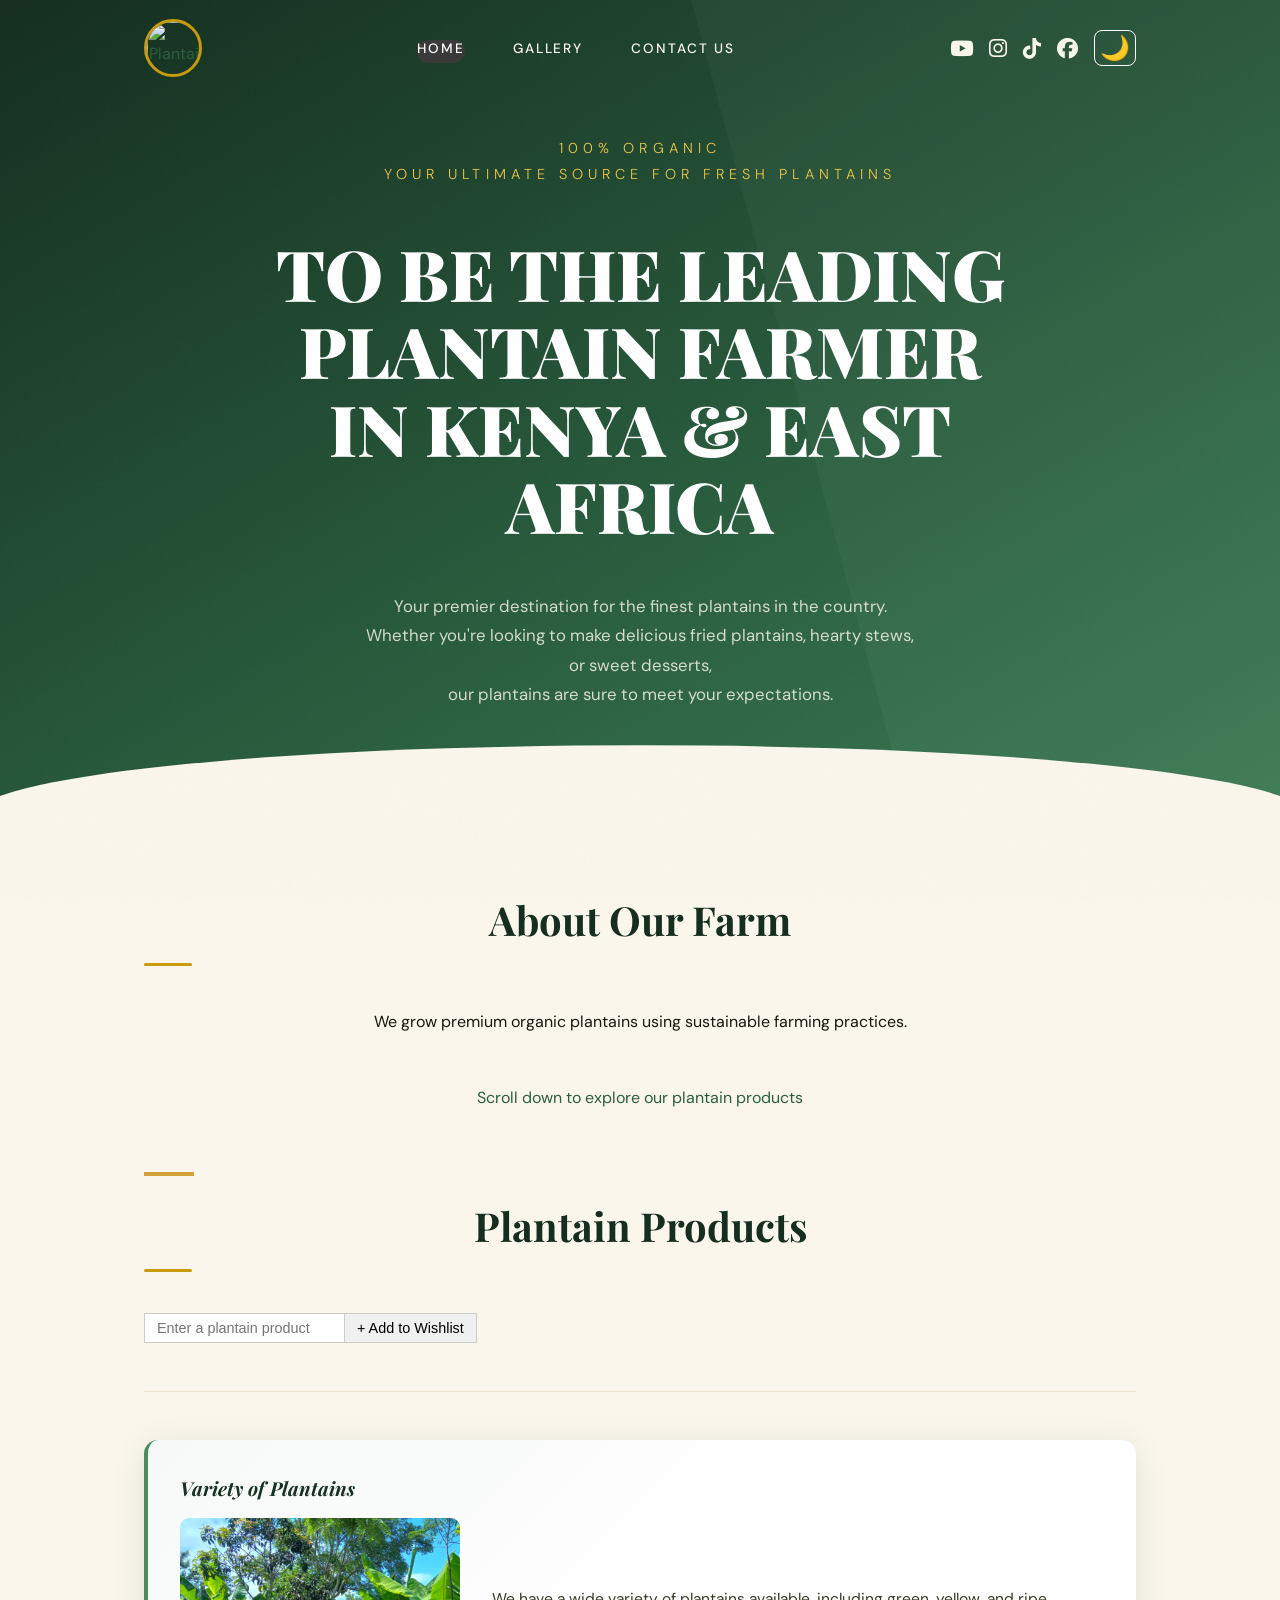
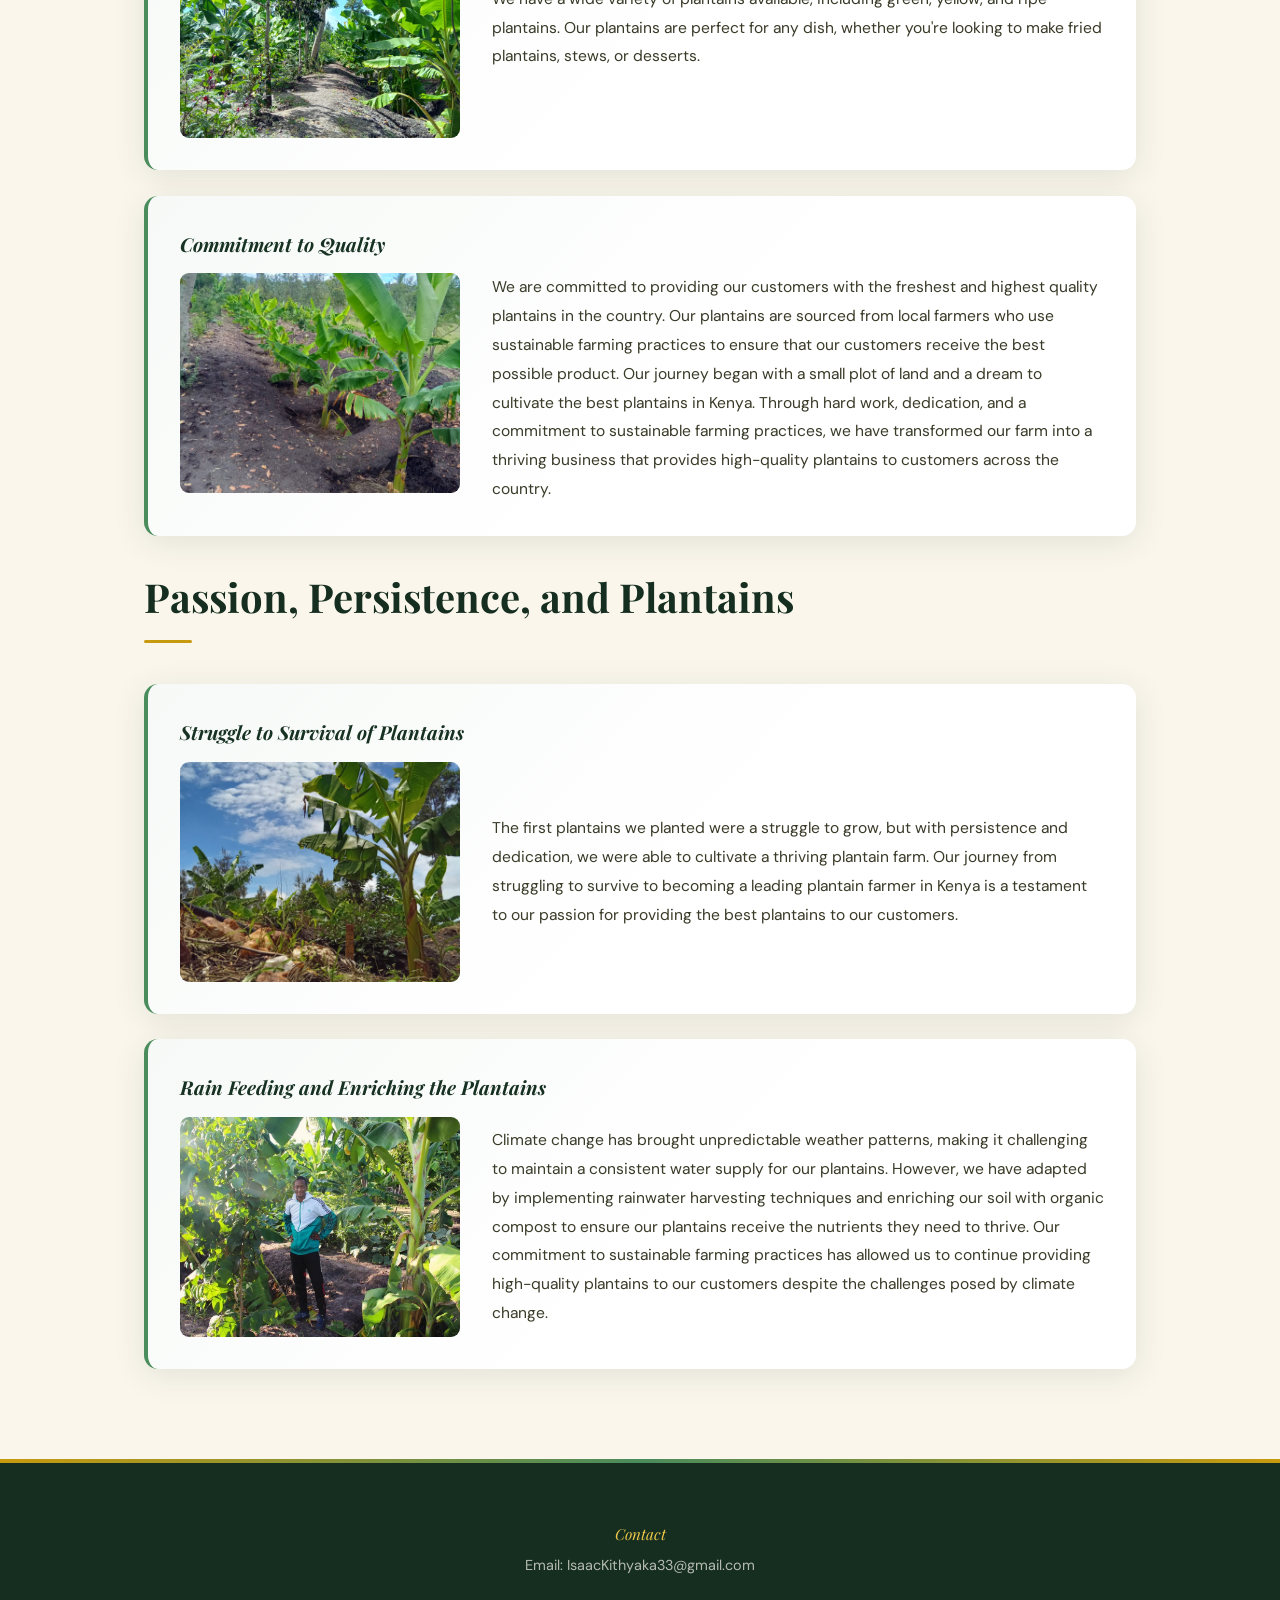
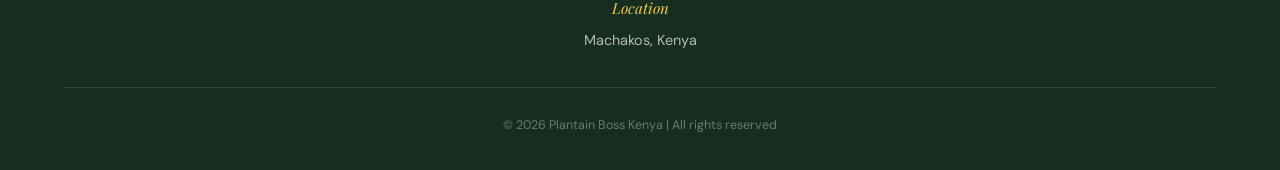
==== submission/index.html @ 8ceaa925 "submissions folder" ====
<! DOCTYPE html>
<html lang="en">
<head>
    <meta charset="UTF-8">
    <meta name="viewport" content="width=device-width, initial-scale=1.0">
    <meta charset="utf-8">
    <meta name="author" content="Plantain Farming Kenya">
    <meta name="description"
        content="Plantain Boss Kenya is your go-to source for the freshest and highest quality plantains in the country. We are dedicated to providing our customers with delicious plantains that are perfect for any dish. Whether you're looking to make fried plantains, stews, or desserts, our plantains are sure to meet your expectations. Join us on our journey to bring the best plantains to your table!">
    <meta name="keywords"
        content="Plantains, Fresh Plantains, Organic Plantains, Plantain Recipes, Plantain Farming, Plantain Boss Kenya">
        <link rel="stylesheet" href="css/styles.css">

        <!--5. title -->
    <title>Plantain Boss Kenya</title>
     <link rel="stylesheet" href="https://cdnjs.cloudflare.com/ajax/libs/font-awesome/6.5.0/css/all.min.css">
</head>
<link rel="preconnect" href="https://fonts.googleapis.com">
<link rel="preconnect" href="https://fonts.gstatic.com" crossorigin>
<link href="https://fonts.googleapis.com/css2?family=Instrument+Serif:ital@0;1&family=Slabo+27px&display=swap" rel="stylesheet">
 
<link rel="shortcut icon" href="https://yt3.googleusercontent.com/0kjm5_Uv8OPL5vDdWe1Udig-ZMxPrx4adVG8u2uZ4C9zIXWBhBGu1Mb51-IhS5qLj7WUbYhmeg=s160-c-k-c0x00ffffff-no-rj">

    <style>

    </style>
    
</head>

<body>
    <header> 
                <nav>
            
            <a href="index.html"><img src="https://yt3.googleusercontent.com/0kjm5_Uv8OPL5vDdWe1Udig-ZMxPrx4adVG8u2uZ4C9zIXWBhBGu1Mb51-IhS5qLj7WUbYhmeg=s160-c-k-c0x00ffffff-no-rj" alt="Plantain Boss Kenya" class="logo" width="5%" height="10%"></a>
            
            <ul>
                <li><a href="index.html" class="active">Home</a></li>
                <li><a href="gallery.html">Gallery</a></li>
                <li><a href="contact.html">Contact Us</a></li>
            </ul>

              <div class="social-links">
  <a href="https://www.youtube.com/@PlantainBossKE" target="_blank">
    <i class="fab fa-youtube"></i>
  </a> 
  <a href="https://www.instagram.com/plantainboss_ke/" target="_blank">
    <i class="fab fa-instagram"></i>
  </a>
  </a> 
  <a href="https://www.tiktok.com/@plantainboss_ke" target="_blank">
    <i class="fab fa-tiktok"></i>
  </a>
  <a href="https://www.facebook.com/plantainbosskenya" target="_blank">
    <i class="fab fa-facebook"></i>
  </a>
  <button id="theme-toggle" aria-label="Toggle theme">🌙</button>
</div>
        </nav>
        <div id="banner-reveal" class="banner-reveal">
                <h2 style="text-align: center;">100% ORGANIC<br>Your Ultimate Source for Fresh Plantains</h2>
                <br>
                 <h1 style="text-align: center;">TO BE THE LEADING <br> PLANTAIN FARMER IN KENYA & EAST AFRICA</h1>
                    <br>
                    <div class="banner-caption">
    <p style="text-align: center;"> Your premier destination for the finest plantains in the country. Whether you're looking to make delicious fried plantains, hearty stews, or sweet desserts, <br> our plantains are sure to meet your expectations.</p>
                    </div>
                       </div>
    </header>
   
      <main>
        <!-- Add section with id="about" -->
        <!-- Add section heading -->
        <!-- Add paragraphs -->
        <section id="about">
         <h2>About Our Farm</h2>
         <p>We grow premium organic plantains using sustainable farming practices.</p>
         </section>
        <div id="products-grid"></div>

        <div class="scroll-container">
            <a href="#dynamic-products" class="scroll-link">Scroll down to explore our plantain products</a>
        </div>
    </section>

    <section id="dynamic-products">
    <div class="accent-line"></div>
    <h2>Plantain Products</h2>
    
    <div class="wishlist-input-row">
        <input type="text" id="wishlist-input" placeholder="Enter a plantain product">
        <button id="add-to-wishlist">+ Add to Wishlist</button>
    </div>
    <ul id="wishlist"></ul>
</section>
           <hr>
    <!-- Add section with id="Documented Progress" -->
        <!-- Add paragraphs -->
        <section>
    
            <article>
                <h4>Variety of Plantains</h4>
                    <img src="images/farm2.jpg" alt="Variety of Plantains" width="30%" height="40%">
                <p>We have a wide variety of plantains available, including green, yellow, and ripe plantains. Our plantains are perfect for any dish, whether you're looking to make fried plantains, stews, or desserts.</p>
            </article>
            <article>
                <h4>Commitment to Quality</h4>
                <img src="images/farm7.jpg" alt="Plantain Boss Kenya" width="20%" height="50%">
                <p>We are committed to providing our customers with the freshest and highest quality plantains in the country. Our plantains are sourced from local farmers who use sustainable farming practices to ensure that our customers receive the best possible product.
                 Our journey began with a small plot of land and a dream to cultivate the best plantains in Kenya. Through hard work, dedication, and a commitment to sustainable farming practices, we have transformed our farm into a thriving business that provides high-quality plantains to customers across the country.
                </p>
            </article>
    
        </section>
        
        <section id="Stories we Tell">
            <h2>Passion, Persistence, and Plantains</h2>
            <article>
                <h4>Struggle to Survival of Plantains</h4>
                <img src="images/farm8.jpg" alt="Plantain Boss Kenya" width="20%" height="50%">
                <p>The first plantains we planted were a struggle to grow, but with persistence and dedication, we were able to cultivate a thriving plantain farm. Our journey from struggling to survive to becoming a leading plantain farmer in Kenya is a testament to our passion for providing the best plantains to our customers.  
                </p>
            </article>
            <article>
                <h4>Rain Feeding and Enriching the Plantains</h4>
                <img src="images/farm4.jpg" alt="Plantain Boss Kenya" width="30%" height="40%">
                <p>
                    Climate change has brought unpredictable weather patterns, making it challenging to maintain a consistent water supply for our plantains. However, we have adapted by implementing rainwater harvesting techniques and enriching our soil with organic compost to ensure our plantains receive the nutrients they need to thrive. Our commitment to sustainable farming practices has allowed us to continue providing high-quality plantains to our customers despite the challenges posed by climate change.
                </p>
            </article>
        </section>
    </main>

    <footer>
        <!-- Add footer semantic tag -->
        <!-- Wrap content in paragraph -->
        <!-- Add horizontal rule above footer -->
        <hr>
        <p>Contact</p>
        <p>Email: IsaacKithyaka33@gmail.com</p>
        <p>Location</p>
        <p>Machakos, Kenya</p>
        <p> © 2026 Plantain Boss Kenya | All rights reserved</p>
    </footer>
 <script src="js/script.js"></script>
</body> 
</html>
---- submission/css/styles.css ----
/* ================================================================
   Plantain Boss Kenya — css/style.css
   Covers: index.html | gallery.html | contact.html
   Aesthetic: Lush Tropical Editorial
   Fonts: Playfair Display (headings) + DM Sans (body)
   ================================================================ */

@import url('https://fonts.googleapis.com/css2?family=Playfair+Display:ital,wght@0,700;0,900;1,700&family=DM+Sans:opsz,wght@9..40,300;9..40,400;9..40,500&display=swap');

/* Reset */
* {
  margin: 0;
  padding: 0;
  box-sizing: border-box;
}

/* Light theme (default) */
:root {
  --bg: #f9f9f9;
  --text: #1a1a1a;
  --card-bg: #ffffff;
  --border: #ddd;
  --primary: #2e7d32;
  --primary-light: #4CAF50;
  --shadow: rgba(0,0,0,0.1);
  --nav-bg: #2e7d32;
  --nav-text: #fff;
}

/* Dark theme */
[data-theme="dark"] {
  --bg: #1a1a1a;
  --text: #f0f0f0;
  --card-bg: #2a2a2a;
  --border: #444;
  --primary: #4CAF50;
  --primary-light: #66BB6A;
  --shadow: rgba(0,0,0,0.4);
  --nav-bg: #1a1a1a;
  --nav-text: #f0f0f0;
}

:root {
  --green-deep:   #152e20;
  --green-mid:    #2a5e3f;
  --green-light:  #4a8c5c;
  --green-pale:   #ddeee4;
  --gold:         #c89a0e;
  --gold-light:   #efc84a;
  --cream:        #faf6ec;
  --cream-dark:   #ede5cc;
  --white:        #ffffff;
  --text-dark:    #181810;
  --text-mid:     #3a3a28;
  --text-muted:   #787860;

  --font-display: 'Playfair Display', Georgia, serif;
  --font-body:    'DM Sans', sans-serif;

  --max-w:        1120px;
  --radius-card:  14px;
  --shadow-card:  0 6px 32px rgba(21, 46, 32, .10);
  --transition:   0.25s ease;
}

/* ── Reset ───────────────────────────────────────────────────── */
*, *::before, *::after { box-sizing: border-box; margin: 0; padding: 0; }
html { scroll-behavior: smooth; font-size: 16px; }

body {
  font-family: var(--font-body);
  background: var(--cream);
  color: var(--text-dark);
  line-height: 1.75;
  overflow-x: hidden;
}
/* Subtle grain texture on every page */
body::after {
  content: '';
  position: fixed;
  inset: 0;
  background-image: url("data:image/svg+xml,%3Csvg viewBox='0 0 256 256' xmlns='http://www.w3.org/2000/svg'%3E%3Cfilter id='g'%3E%3CfeTurbulence type='fractalNoise' baseFrequency='0.85' numOctaves='4' stitchTiles='stitch'/%3E%3C/filter%3E%3Crect width='100%25' height='100%25' filter='url(%23g)' opacity='0.045'/%3E%3C/svg%3E");
  pointer-events: none;
  z-index: 9999;
  opacity: 0.28;
}

img   { display: block; max-width: 100%; }
a     { color: var(--green-mid); text-decoration: none; transition: color var(--transition); }
a:hover { color: var(--gold); }
hr    { border: none; border-top: 1px solid var(--cream-dark); margin: 3rem auto; max-width: var(--max-w); }


/* ================================================================
   HEADER / NAV  (shared)
   ================================================================ */
header {
  position: relative;
  background: linear-gradient(150deg, var(--green-deep) 0%, var(--green-mid) 60%, #3c7a52 100%);
  color: var(--cream);
  overflow: hidden;
  padding-bottom: 5rem;
}

/* diagonal shimmer stripe */
header::before {
  content: '';
  position: absolute;
  top: -40%; right: -10%;
  width: 45%; height: 200%;
  background: rgba(255, 255, 255, .03);
  transform: rotate(-15deg);
  pointer-events: none;
}

/* cream wave cutout at bottom */
header::after {
  content: '';
  position: absolute;
  bottom: -2px; left: 0;
  width: 100%; height: 70px;
  background: var(--cream);
  clip-path: ellipse(52% 100% at 50% 100%);
}

/* ── Navbar ── */
nav {
  display: flex;
  align-items: center;
  justify-content: space-between;
  flex-wrap: wrap;
  gap: 1rem;
  max-width: var(--max-w);
  margin: 0 auto;
  padding: 1.2rem 5%;
  position: relative;
  z-index: 10;
}

.logo {
  width: 58px !important;
  height: 58px !important;
  border-radius: 50%;
  border: 3px solid var(--gold);
  object-fit: cover;
  transition: transform var(--transition), box-shadow var(--transition);
}
.logo:hover {
  transform: rotate(-5deg) scale(1.1);
  box-shadow: 0 0 0 5px rgba(207, 160, 23, .25);
}

nav ul { list-style: none; display: flex; gap: 3rem; }
nav ul li a {
  color: var(--cream);
  font-weight: 500;
  font-size: 0.85rem;
  letter-spacing: 0.14em;
  text-transform: uppercase;
  padding-bottom: 4px;
  background: linear-gradient(90deg, transparent, transparent), linear-gradient(90deg, var(--gold-light), var(--gold-light));
  background-size: 100% 2px, 0 2px;
  background-position: 100% 100%, 0 100%;
  background-repeat: no-repeat;
  background-size: 100% 2px, 0 2px;
  border-radius: 50px;
  border-bottom: 2px solid transparent;
  transition: color var(--transition), border-color var(--transition);
}
nav ul li a:hover { color: var(--gold-light); border-color: var(--gold-light); }
.social-links { display: flex; gap: 1rem; align-items: center; }
.social-links a {
  color: var(--cream);
  font-size: 1.3rem;
  transition: color var(--transition), transform var(--transition);
}
.social-links a:hover { color: var(--gold-light); transform: translateY(-3px) scale(1.15); }
nav ul li a.active {
  background: #3a3a3a;
  color: #ffffff;
}
#theme-toggle {
  background: none;
  border: 1px solid var(--nav-text);
  color: var(--nav-text);
  font-size: 1.5rem;
  padding: 0.2rem 0.3rem;
  border-radius: 8px;
  cursor: pointer;
  transition: all 0.3s;
}

#theme-toggle:hover {
  background: var(--nav-text);
  color: var(--nav-bg);
}

/* ── Hero text ── */
header h2 {
  font-family: var(--font-body);
  font-weight: 300;
  font-size: clamp(0.7rem, 1.8vw, 0.9rem);
  letter-spacing: 0.35em;
  text-transform: uppercase;
  color: var(--gold-light);
  text-align: center;
  margin: 2.5rem auto 0.75rem;
  position: relative;
  z-index: 1;
  opacity: 0;
  animation: fadeUp 0.7s 0.2s ease forwards;
}

header h1 {
  font-family: var(--font-display);
  font-weight: 900;
  font-size: clamp(2rem, 5.5vw, 4.5rem);
  line-height: 1.1;
  text-align: center;
  color: var(--white);
  max-width: 860px;
  margin: 0.5rem auto 1.2rem;
  padding: 0 5%;
  position: relative;
  z-index: 1;
  opacity: 0;
  animation: fadeUp 0.7s 0.4s ease forwards;
}

/* strip legacy <b> and <font> tags visually */
header h1 b, header h1 font { font: inherit; color: inherit; }

header > p,
header p[style] {
  text-align: center !important;
  color: rgba(250, 246, 236, .82);
  font-size: clamp(0.9rem, 2vw, 1.05rem);
  max-width: 680px;
  margin: 0 auto 1.5rem;
  padding: 0 5%;
  position: relative;
  z-index: 1;
  opacity: 0;
  animation: fadeUp 0.7s 0.6s ease forwards;
}

/* italic subtitle (gallery/contact pages) */
header p i { font-style: italic; color: var(--gold-light); }


/* ================================================================
   MAIN WRAPPER
   ================================================================ */
main {
  max-width: var(--max-w);
  margin: 0 auto;
  padding: 2rem 5% 4rem;
  position: relative;
  z-index: 1;
}


/* ================================================================
   INDEX — scroll link
   ================================================================ */
#about {
  padding: 2.5rem 0 0.5rem;
  text-align: center;
}
#about a {
  display: inline-block;
  font-size: 0.8rem;
  letter-spacing: 0.16em;
  text-transform: uppercase;
  font-weight: 500;
  color: var(--green-mid);
  border: 1.5px solid var(--green-light);
  padding: 0.55rem 1.4rem;
  border-radius: 40px;
  transition: background var(--transition), color var(--transition);
}
#about a:hover { background: var(--green-mid); color: var(--cream); }


/* ── Section headings ── */
section > h2 {
  font-family: var(--font-display);
  font-weight: 700;
  font-size: clamp(1.6rem, 3.5vw, 2.5rem);
  color: var(--green-deep);
  margin-bottom: 2rem;
  padding-bottom: 0.6rem;
}
section > h2::after {
  content: '';
  display: block;
  width: 48px;
  height: 3px;
  background: var(--gold);
  border-radius: 2px;
  margin-top: 0.5rem;
}


/* ================================================================
   INDEX — Article cards  (image + text side by side)
   ================================================================ */

h2 {
    font-family: 'Playfair Display', 'Georgia', serif;
    font-weight: 700;
    font-size: 2.5rem;
    color: #1e3525; /* Deep elegant green */
    margin-bottom: 20px;
}

/* 1. Scroll Button Layout */
.scroll-container {
    text-align: center;
    margin: 40px 0 60px 0;
}

.scroll-btn {
    display: inline-block;
    text-decoration: none;
    text-transform: uppercase;
    font-size: 0.85rem;
    letter-spacing: 2px;
    color: #4a6b53; /* Sage green text */
    border: 1px solid #4a6b53; /* Sage green border */
    padding: 12px 35px;
    border-radius: 50px; /* Gives the pill/capsule shape */
    transition: all 0.3s ease;
}

.scroll-btn:hover {
    background-color: #4a6b53;
    color: #fbf9f1;
}

/* 2. Dynamic Products Section layout */
#dynamic-products {
    max-width: 1200px;
    margin: 0 auto;
    text-align: center; /* Center-aligns the section content */
}

/* Gold Accent Line */
.accent-line {
    width: 50px;
    height: 4px;
    background-color: #d1a13b; /* Gold color */
    margin-bottom: 15px;
}

/* 3. Wishlist Input Row */
.wishlist-input-row {
    display: flex;
    gap: 0; /* Keeps them flush or near each other */
    align-items: center;
    margin-top: 20px;
}

#wishlist-input {
    padding: 6px 12px;
    font-size: 0.9rem;
    border: 1px solid #ccc;
    border-right: none; /* Blends it toward the button */
    background: #fff;
    width: 200px;
    align-items: center;
}

#add-to-wishlist {
    padding: 6px 12px;
    font-size: 0.9rem;
    border: 1px solid #ccc;
    background-color: #f0f0f0;
    cursor: pointer;
    transition: background 0.2s;
}

#add-to-wishlist:hover {
    background-color: #e0e0e0;
}

article {
  display: grid;
  grid-template-columns: 280px 1fr;
  gap: 0 2rem;
  align-items: start;
  background: var(--white);
  border-radius: var(--radius-card);
  padding: 2rem;
  margin-bottom: 1.6rem;
  box-shadow: var(--shadow-card);
  border-left: 4px solid var(--green-light);
  position: relative;
  overflow: hidden;
  transition: transform var(--transition), box-shadow var(--transition);
}
article::before {
  content: '';
  position: absolute;
  inset: 0;
  background: linear-gradient(135deg, rgba(74,140,92,.05) 0%, transparent 55%);
  pointer-events: none;
}
article:hover {
  transform: translateY(-5px);
  box-shadow: 0 16px 48px rgba(21, 46, 32, .15);
}

article h4 {
  font-family: var(--font-display);
  font-style: italic;
  font-size: 1.2rem;
  color: var(--green-deep);
  grid-column: 1 / -1;
  margin-bottom: 0.75rem;
}

article img {
  width: 100% !important;
  height: 220px !important;
  object-fit: cover;
  border-radius: 9px;
  grid-row: 2;
  filter: saturate(1.1);
  transition: transform 0.4s ease, filter 0.4s ease;
}
article:hover img { transform: scale(1.04); filter: saturate(1.3) brightness(1.03); }

article p {
  font-size: 0.975rem;
  color: var(--text-mid);
  line-height: 1.85;
  grid-row: 2;
  align-self: center;
}


/* ================================================================
   GALLERY PAGE  (#gallery grid)
   ================================================================ */
#gallery {
  display: grid;
  grid-template-columns: repeat(auto-fill, minmax(300px, 1fr));
  gap: 1.8rem;
  padding: 1rem 0 2rem;
}

/* Override the default article card for gallery tiles */
#gallery article {
  display: flex;
  flex-direction: column;
  grid-template-columns: unset;
  border-left: none;
  border-top: 4px solid var(--green-light);
  padding: 0;
  overflow: hidden;
  transition: transform var(--transition), box-shadow var(--transition), border-color var(--transition);
}
#gallery article:hover { border-top-color: var(--gold); }

#gallery article h4 {
  font-family: var(--font-display);
  font-style: italic;
  font-size: 1.05rem;
  color: var(--green-deep);
  padding: 1rem 1.2rem 0.3rem;
  grid-column: unset;
  margin-bottom: 0;
}

#gallery article img {
  width: 100% !important;
  height: 220px !important;
  object-fit: cover;
  border-radius: 0;
  grid-row: unset;
  order: -1;
}

#gallery article p {
  padding: 0.2rem 1.2rem 1.2rem;
  font-size: 0.9rem;
  color: var(--text-muted);
  grid-row: unset;
  align-self: auto;
}


/* ================================================================
   CONTACT PAGE  (#contact form)
   ================================================================ */
#contact {
  max-width: 620px;
  margin: 0 auto;
  padding: 1rem 0 3rem;
}

#contact form {
  background: var(--white);
  border-radius: var(--radius-card);
  padding: 2.5rem 2.5rem 2rem;
  box-shadow: var(--shadow-card);
  border-top: 4px solid var(--green-light);
  display: flex;
  flex-direction: column;
}

#contact label {
  display: block;
  font-size: 0.82rem;
  font-weight: 500;
  letter-spacing: 0.1em;
  text-transform: uppercase;
  color: var(--text-mid);
  margin-bottom: 0.4rem;
  margin-top: 1.3rem;
}
#contact label:first-of-type { margin-top: 0; }

#contact input[type="text"],
#contact input[type="email"],
#contact textarea {
  width: 100%;
  padding: 0.75rem 1rem;
  font-family: var(--font-body);
  font-size: 0.95rem;
  color: var(--text-dark);
  background: var(--cream);
  border: 1.5px solid var(--cream-dark);
  border-radius: 8px;
  outline: none;
  transition: border-color var(--transition), box-shadow var(--transition);
  resize: vertical;
}
#contact input:focus,
#contact textarea:focus {
  border-color: var(--green-light);
  box-shadow: 0 0 0 3px rgba(74, 140, 92, .15);
}

#contact textarea { min-height: 140px; }

/* Hide the raw <br> spacers the HTML uses */
#contact br { display: none; }

#contact button[type="submit"],
#contact input[type="reset"] {
  display: inline-block;
  margin-top: 1.8rem;
  padding: 0.75rem 2rem;
  font-family: var(--font-body);
  font-size: 0.85rem;
  font-weight: 500;
  letter-spacing: 0.12em;
  text-transform: uppercase;
  border: none;
  border-radius: 40px;
  cursor: pointer;
  transition: background var(--transition), color var(--transition), transform var(--transition);
}

#contact button[type="submit"] {
  background: var(--green-mid);
  color: var(--white);
  margin-right: 0.75rem;
}
#contact button[type="submit"]:hover { background: var(--green-deep); transform: translateY(-2px); }

#contact input[type="reset"] {
  background: transparent;
  color: var(--text-muted);
  border: 1.5px solid var(--cream-dark);
}
#contact input[type="reset"]:hover { border-color: var(--green-light); color: var(--green-mid); }


/* ================================================================
   FOOTER  (shared)
   ================================================================ */
footer {
  background: var(--green-deep);
  color: var(--cream);
  padding: 3rem 5% 2rem;
  text-align: center;
  position: relative;
}
footer::before {
  content: '';
  position: absolute;
  top: 0; left: 0; right: 0;
  height: 4px;
  background: linear-gradient(90deg, var(--gold), var(--green-light), var(--gold));
}
footer hr { display: none; }

footer p {
  line-height: 2.1;
  font-size: 0.9rem;
  color: rgba(250, 246, 236, .7);
}

/* "Contact" and "Location" label paragraphs */
footer p:nth-child(2),
footer p:nth-child(4) {
  font-family: var(--font-display);
  font-style: italic;
  font-size: 0.95rem;
  color: var(--gold-light);
  margin-top: 0.75rem;
}

/* copyright */
footer p:last-child {
  margin-top: 2rem;
  padding-top: 1.5rem;
  border-top: 1px solid rgba(250, 246, 236, .12);
  font-size: 0.78rem;
  color: rgba(250, 246, 236, .38);
}


/* ================================================================
   ANIMATIONS
   ================================================================ */
@keyframes fadeUp {
  from { opacity: 0; transform: translateY(20px); }
  to   { opacity: 1; transform: translateY(0); }
}


/* ================================================================
   RESPONSIVE
   ================================================================ */
@media (max-width: 768px) {
  nav { flex-direction: column; align-items: flex-start; }
  nav ul { gap: 1rem; flex-wrap: wrap; }

  article { grid-template-columns: 1fr; }
  article img { height: 200px !important; }

  #gallery { grid-template-columns: 1fr; }

  #contact form { padding: 1.8rem 1.2rem; }
}

@media (max-width: 480px) {
  header h1 { font-size: 1.8rem; }
  article { padding: 1.2rem; }
}
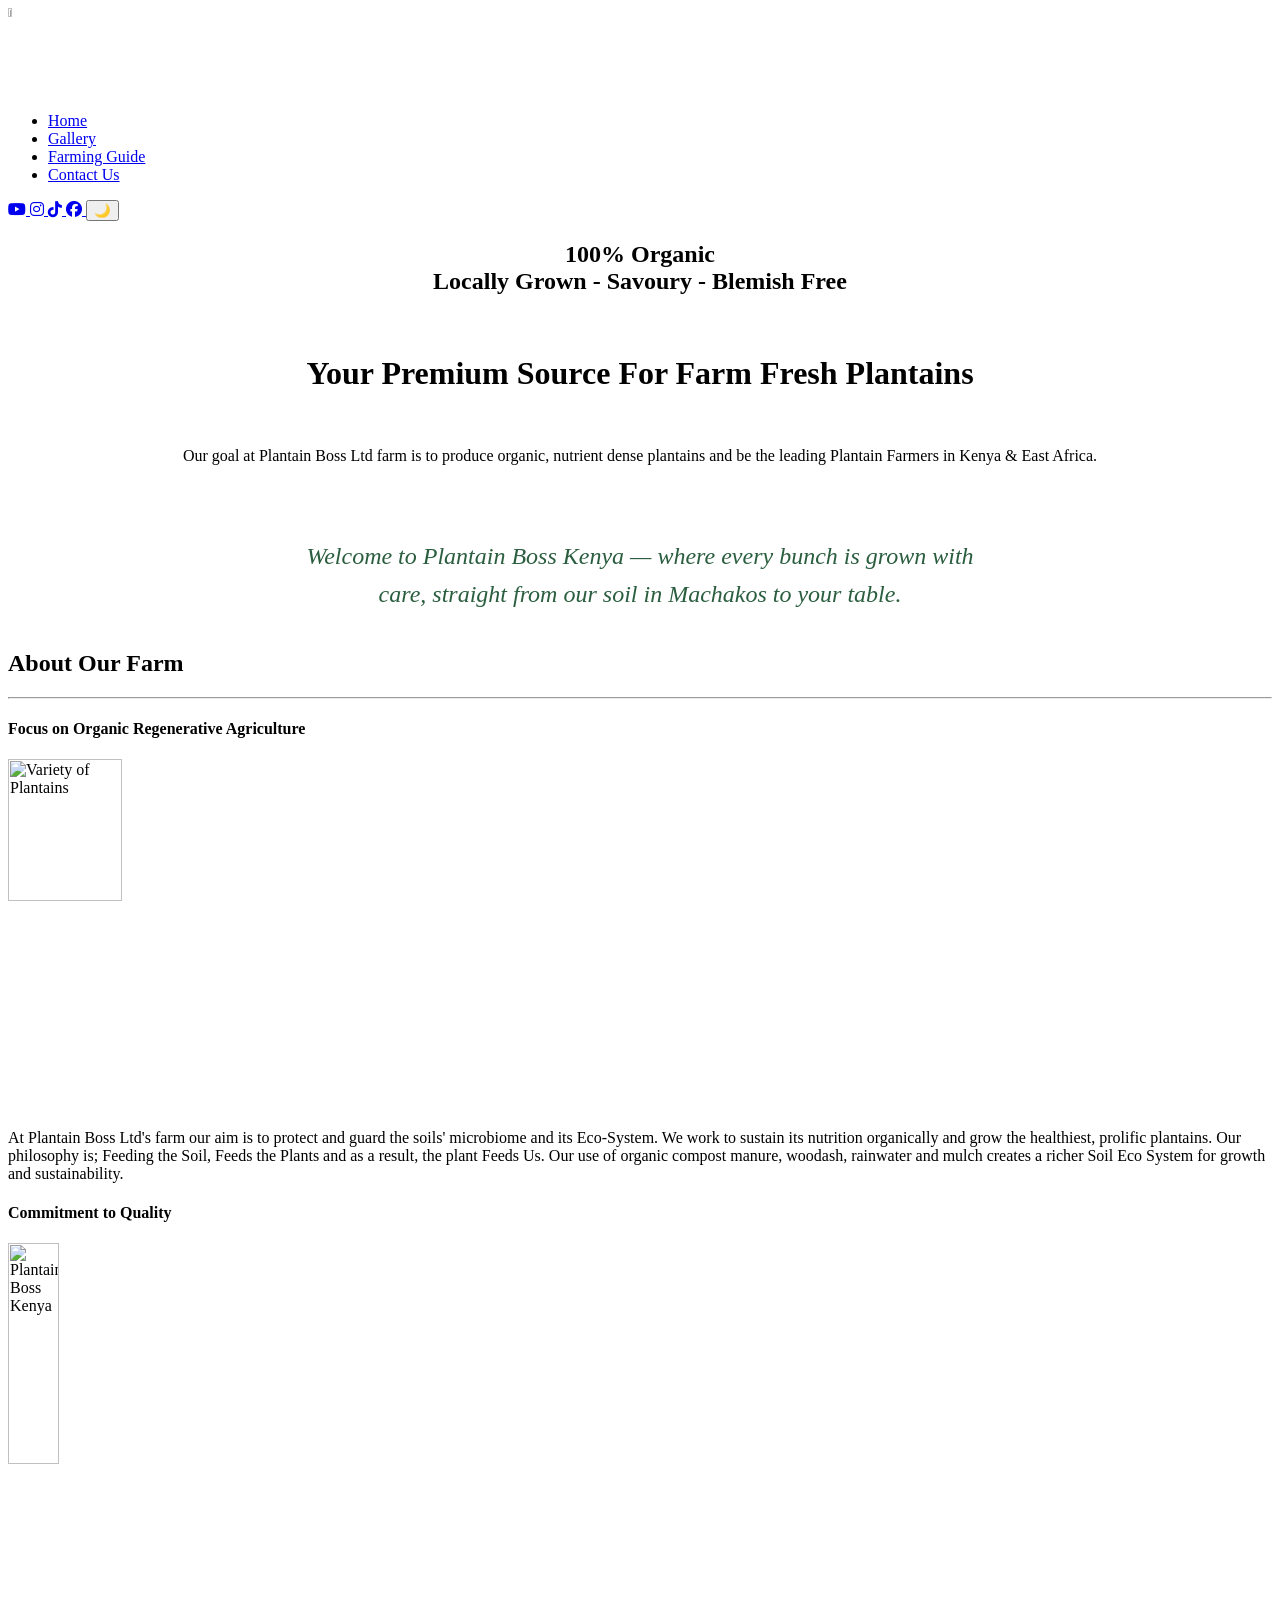
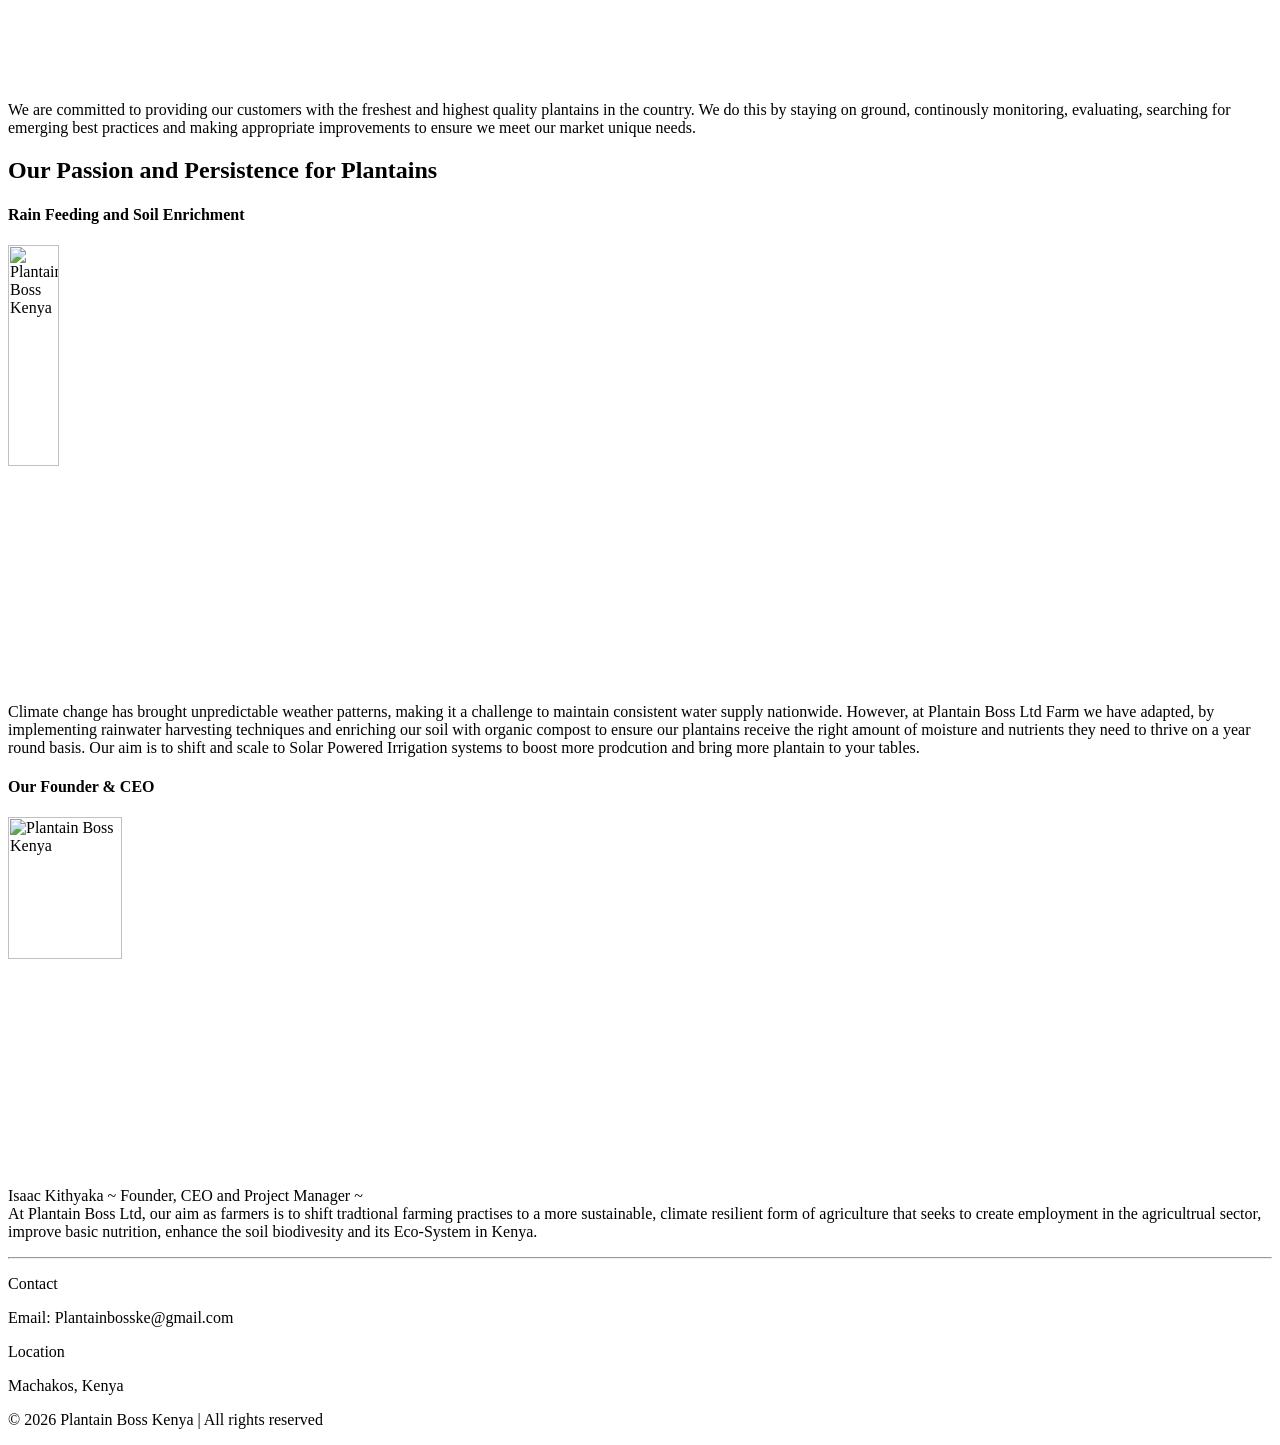
==== commit 96cab42c: "Add files via upload" ====
--- a/submission/index.html
+++ b/submission/index.html
@@ -1,146 +1,129 @@
+
 <! DOCTYPE html>
 <html lang="en">
 <head>
-    <meta charset="UTF-8">
-    <meta name="viewport" content="width=device-width, initial-scale=1.0">
-    <meta charset="utf-8">
-    <meta name="author" content="Plantain Farming Kenya">
-    <meta name="description"
-        content="Plantain Boss Kenya is your go-to source for the freshest and highest quality plantains in the country. We are dedicated to providing our customers with delicious plantains that are perfect for any dish. Whether you're looking to make fried plantains, stews, or desserts, our plantains are sure to meet your expectations. Join us on our journey to bring the best plantains to your table!">
-    <meta name="keywords"
-        content="Plantains, Fresh Plantains, Organic Plantains, Plantain Recipes, Plantain Farming, Plantain Boss Kenya">
-        <link rel="stylesheet" href="css/styles.css">
+<meta charset="UTF-8">
+<meta name="viewport" content="width=device-width, initial-scale=1.0">
+<meta charset="utf-8">
+<meta name="author" content="Plantain Farming Kenya">
+<meta name="description"
+content="Plantain Boss Kenya is your go-to source for the freshest and highest quality plantains in the country. We are dedicated to providing our customers with delicious plantains that are perfect for any dish. Whether you're looking to make fried plantains, stews, or desserts, our plantains are sure to meet your expectations. Join us on our journey to bring the best plantains to your table!">
+<meta name="keywords"
+content="Plantains, Fresh Plantains, Organic Plantains, Plantain Recipes, Plantain Farming, Plantain Boss Kenya">
+<link rel="stylesheet" href="submission/css/styles.css">
 
-        <!--5. title -->
-    <title>Plantain Boss Kenya</title>
-     <link rel="stylesheet" href="https://cdnjs.cloudflare.com/ajax/libs/font-awesome/6.5.0/css/all.min.css">
+<!--5. title -->
+<title>Plantain Boss Kenya</title>
+<link rel="stylesheet" href="https://cdnjs.cloudflare.com/ajax/libs/font-awesome/6.5.0/css/all.min.css">
 </head>
 <link rel="preconnect" href="https://fonts.googleapis.com">
 <link rel="preconnect" href="https://fonts.gstatic.com" crossorigin>
 <link href="https://fonts.googleapis.com/css2?family=Instrument+Serif:ital@0;1&family=Slabo+27px&display=swap" rel="stylesheet">
- 
+
 <link rel="shortcut icon" href="https://yt3.googleusercontent.com/0kjm5_Uv8OPL5vDdWe1Udig-ZMxPrx4adVG8u2uZ4C9zIXWBhBGu1Mb51-IhS5qLj7WUbYhmeg=s160-c-k-c0x00ffffff-no-rj">
 
-    <style>
+<style>
 
-    </style>
-    
+</style>
+
 </head>
 
 <body>
-    <header> 
-                <nav>
-            
-            <a href="index.html"><img src="https://yt3.googleusercontent.com/0kjm5_Uv8OPL5vDdWe1Udig-ZMxPrx4adVG8u2uZ4C9zIXWBhBGu1Mb51-IhS5qLj7WUbYhmeg=s160-c-k-c0x00ffffff-no-rj" alt="Plantain Boss Kenya" class="logo" width="5%" height="10%"></a>
-            
-            <ul>
-                <li><a href="index.html" class="active">Home</a></li>
-                <li><a href="gallery.html">Gallery</a></li>
-                <li><a href="contact.html">Contact Us</a></li>
-            </ul>
+<header>
+<nav>
 
-              <div class="social-links">
-  <a href="https://www.youtube.com/@PlantainBossKE" target="_blank">
-    <i class="fab fa-youtube"></i>
-  </a> 
-  <a href="https://www.instagram.com/plantainboss_ke/" target="_blank">
-    <i class="fab fa-instagram"></i>
-  </a>
-  </a> 
-  <a href="https://www.tiktok.com/@plantainboss_ke" target="_blank">
-    <i class="fab fa-tiktok"></i>
-  </a>
-  <a href="https://www.facebook.com/plantainbosskenya" target="_blank">
-    <i class="fab fa-facebook"></i>
-  </a>
-  <button id="theme-toggle" aria-label="Toggle theme">🌙</button>
+<a href="index.html"><img src="https://yt3.googleusercontent.com/0kjm5_Uv8OPL5vDdWe1Udig-ZMxPrx4adVG8u2uZ4C9zIXWBhBGu1Mb51-IhS5qLj7WUbYhmeg=s160-c-k-c0x00ffffff-no-rj" alt="Plantain Boss Kenya" class="logo" width="5%" height="10%"></a>
+
+<ul>
+<li><a href="index.html" class="active">Home</a></li>
+<li><a href="submission/gallery.html">Gallery</a></li>
+<li><a href="submission/plantain-farming-guide.html">Farming Guide</a></li>
+<li><a href="submission/contact.html">Contact Us</a></li>
+</ul>
+
+<div class="social-links">
+<a href="https://www.youtube.com/@PlantainBossKenya" target="_blank">
+<i class="fab fa-youtube"></i>
+</a>
+<a href="https://www.instagram.com/plantainboss_ke/" target="_blank">
+<i class="fab fa-instagram"></i>
+</a>
+</a>
+<a href="https://www.tiktok.com/@plantainboss_ke" target="_blank">
+<i class="fab fa-tiktok"></i>
+</a>
+<a href="https://www.facebook.com/plantainbosskenya" target="_blank">
+<i class="fab fa-facebook"></i>
+</a>
+<button id="theme-toggle" aria-label="Toggle theme">🌙</button>
 </div>
-        </nav>
-        <div id="banner-reveal" class="banner-reveal">
-                <h2 style="text-align: center;">100% ORGANIC<br>Your Ultimate Source for Fresh Plantains</h2>
-                <br>
-                 <h1 style="text-align: center;">TO BE THE LEADING <br> PLANTAIN FARMER IN KENYA & EAST AFRICA</h1>
-                    <br>
-                    <div class="banner-caption">
-    <p style="text-align: center;"> Your premier destination for the finest plantains in the country. Whether you're looking to make delicious fried plantains, hearty stews, or sweet desserts, <br> our plantains are sure to meet your expectations.</p>
-                    </div>
-                       </div>
-    </header>
-   
-      <main>
-        <!-- Add section with id="about" -->
-        <!-- Add section heading -->
-        <!-- Add paragraphs -->
-        <section id="about">
-         <h2>About Our Farm</h2>
-         <p>We grow premium organic plantains using sustainable farming practices.</p>
-         </section>
-        <div id="products-grid"></div>
+</nav>
+<div id="banner-reveal" class="banner-reveal">
+<h2 style="text-align: center;">100% Organic<br> Locally Grown - Savoury - Blemish Free</h2>
+<br>
+<h1 style="text-align: center;">Your Premium Source For Farm Fresh Plantains </h1>
+<br>
+<div class="banner-caption">
+<p style="text-align: center;"> Our goal at Plantain Boss Ltd farm is to produce organic, nutrient dense plantains and be the leading Plantain Farmers in Kenya & East Africa.</p>
+</div>
+</div>
+</header>
 
-        <div class="scroll-container">
-            <a href="#dynamic-products" class="scroll-link">Scroll down to explore our plantain products</a>
-        </div>
-    </section>
+<div style="max-width:720px; margin:0 auto; padding:3.5rem 5% 1rem; text-align:center;">
+<p style="font-family:'Playfair Display', Georgia, serif; font-style:italic; font-size:clamp(1.1rem, 2.4vw, 1.5rem); color:#2a5e3f; line-height:1.6; margin:0;">Welcome to Plantain Boss Kenya — where every bunch is grown with care, straight from our soil in Machakos to your table.</p>
+</div>
 
-    <section id="dynamic-products">
-    <div class="accent-line"></div>
-    <h2>Plantain Products</h2>
-    
-    <div class="wishlist-input-row">
-        <input type="text" id="wishlist-input" placeholder="Enter a plantain product">
-        <button id="add-to-wishlist">+ Add to Wishlist</button>
-    </div>
-    <ul id="wishlist"></ul>
+<main>
+<!-- Add section with id="about" -->
+<!-- Add section heading -->
+<!-- Add paragraphs -->
+<section id="about">
+<h2>About Our Farm</h2>
+<hr>
+<!-- Add section with id="Documented Progress" -->
+<!-- Add paragraphs -->
+<article>
+<h4> Focus on Organic Regenerative Agriculture </h4>
+<img src="submission/images/farm2.jpg" alt="Variety of Plantains" width="30%" height="40%">
+<p> At Plantain Boss Ltd's farm our aim is to protect and guard the soils' microbiome and its Eco-System. We work to sustain its nutrition organically and grow the healthiest, prolific plantains. Our philosophy is; Feeding the Soil, Feeds the Plants and as a result, the plant Feeds Us. Our use of organic compost manure, woodash, rainwater and mulch creates a richer Soil Eco System for growth and sustainability. </p>
+</article>
+<article>
+<h4> Commitment to Quality </h4>
+<img src="submission/images/farm7.jpg" alt="Plantain Boss Kenya" width="20%" height="50%">
+<p> We are committed to providing our customers with the freshest and highest quality plantains in the country. We do this by staying on ground, continously monitoring, evaluating, searching for emerging best practices and making appropriate improvements to ensure we meet our market unique needs.
+</article>
+
 </section>
-           <hr>
-    <!-- Add section with id="Documented Progress" -->
-        <!-- Add paragraphs -->
-        <section>
-    
-            <article>
-                <h4>Variety of Plantains</h4>
-                    <img src="images/farm2.jpg" alt="Variety of Plantains" width="30%" height="40%">
-                <p>We have a wide variety of plantains available, including green, yellow, and ripe plantains. Our plantains are perfect for any dish, whether you're looking to make fried plantains, stews, or desserts.</p>
-            </article>
-            <article>
-                <h4>Commitment to Quality</h4>
-                <img src="images/farm7.jpg" alt="Plantain Boss Kenya" width="20%" height="50%">
-                <p>We are committed to providing our customers with the freshest and highest quality plantains in the country. Our plantains are sourced from local farmers who use sustainable farming practices to ensure that our customers receive the best possible product.
-                 Our journey began with a small plot of land and a dream to cultivate the best plantains in Kenya. Through hard work, dedication, and a commitment to sustainable farming practices, we have transformed our farm into a thriving business that provides high-quality plantains to customers across the country.
-                </p>
-            </article>
-    
-        </section>
-        
-        <section id="Stories we Tell">
-            <h2>Passion, Persistence, and Plantains</h2>
-            <article>
-                <h4>Struggle to Survival of Plantains</h4>
-                <img src="images/farm8.jpg" alt="Plantain Boss Kenya" width="20%" height="50%">
-                <p>The first plantains we planted were a struggle to grow, but with persistence and dedication, we were able to cultivate a thriving plantain farm. Our journey from struggling to survive to becoming a leading plantain farmer in Kenya is a testament to our passion for providing the best plantains to our customers.  
-                </p>
-            </article>
-            <article>
-                <h4>Rain Feeding and Enriching the Plantains</h4>
-                <img src="images/farm4.jpg" alt="Plantain Boss Kenya" width="30%" height="40%">
-                <p>
-                    Climate change has brought unpredictable weather patterns, making it challenging to maintain a consistent water supply for our plantains. However, we have adapted by implementing rainwater harvesting techniques and enriching our soil with organic compost to ensure our plantains receive the nutrients they need to thrive. Our commitment to sustainable farming practices has allowed us to continue providing high-quality plantains to our customers despite the challenges posed by climate change.
-                </p>
-            </article>
-        </section>
-    </main>
 
-    <footer>
-        <!-- Add footer semantic tag -->
-        <!-- Wrap content in paragraph -->
-        <!-- Add horizontal rule above footer -->
-        <hr>
-        <p>Contact</p>
-        <p>Email: IsaacKithyaka33@gmail.com</p>
-        <p>Location</p>
-        <p>Machakos, Kenya</p>
-        <p> © 2026 Plantain Boss Kenya | All rights reserved</p>
-    </footer>
- <script src="js/script.js"></script>
-</body> 
-</html>+<section id="Stories we Tell">
+<h2> Our Passion and Persistence for Plantains</h2>
+<article>
+<h4> Rain Feeding and Soil Enrichment </h4>
+<img src="submission/images/farm8.jpg" alt="Plantain Boss Kenya" width="20%" height="50%">
+<p> Climate change has brought unpredictable weather patterns, making it a challenge to maintain consistent water supply nationwide. However, at Plantain Boss Ltd Farm we have adapted, by implementing rainwater harvesting techniques and enriching our soil with organic compost to ensure our plantains receive the right amount of moisture and nutrients they need to thrive on a year round basis. Our aim is to shift and scale to Solar Powered Irrigation systems to boost more prodcution and bring more plantain to your tables.
+</p>
+</article>
+<article>
+<h4> Our Founder & CEO </h4>
+<img src="submission/images/farm4.jpg" alt="Plantain Boss Kenya" width="30%" height="40%">
+<p>
+Isaac Kithyaka ~ Founder, CEO and Project Manager ~ <br> At Plantain Boss Ltd, our aim as farmers is to shift tradtional farming practises to a more sustainable, climate resilient form of agriculture that seeks to create employment in the agricultrual sector, improve basic nutrition, enhance the soil biodivesity and its Eco-System in Kenya.
+</p>
+</article>
+</section>
+</main>
+
+<footer>
+<!-- Add footer semantic tag -->
+<!-- Wrap content in paragraph -->
+<!-- Add horizontal rule above footer -->
+<hr>
+<p>Contact</p>
+<p>Email: Plantainbosske@gmail.com</p>
+<p>Location</p>
+<p>Machakos, Kenya</p>
+<p> © 2026 Plantain Boss Kenya | All rights reserved</p>
+</footer>
+<script src="submission/script.js/script.js"></script>
+</body>
+</html>
